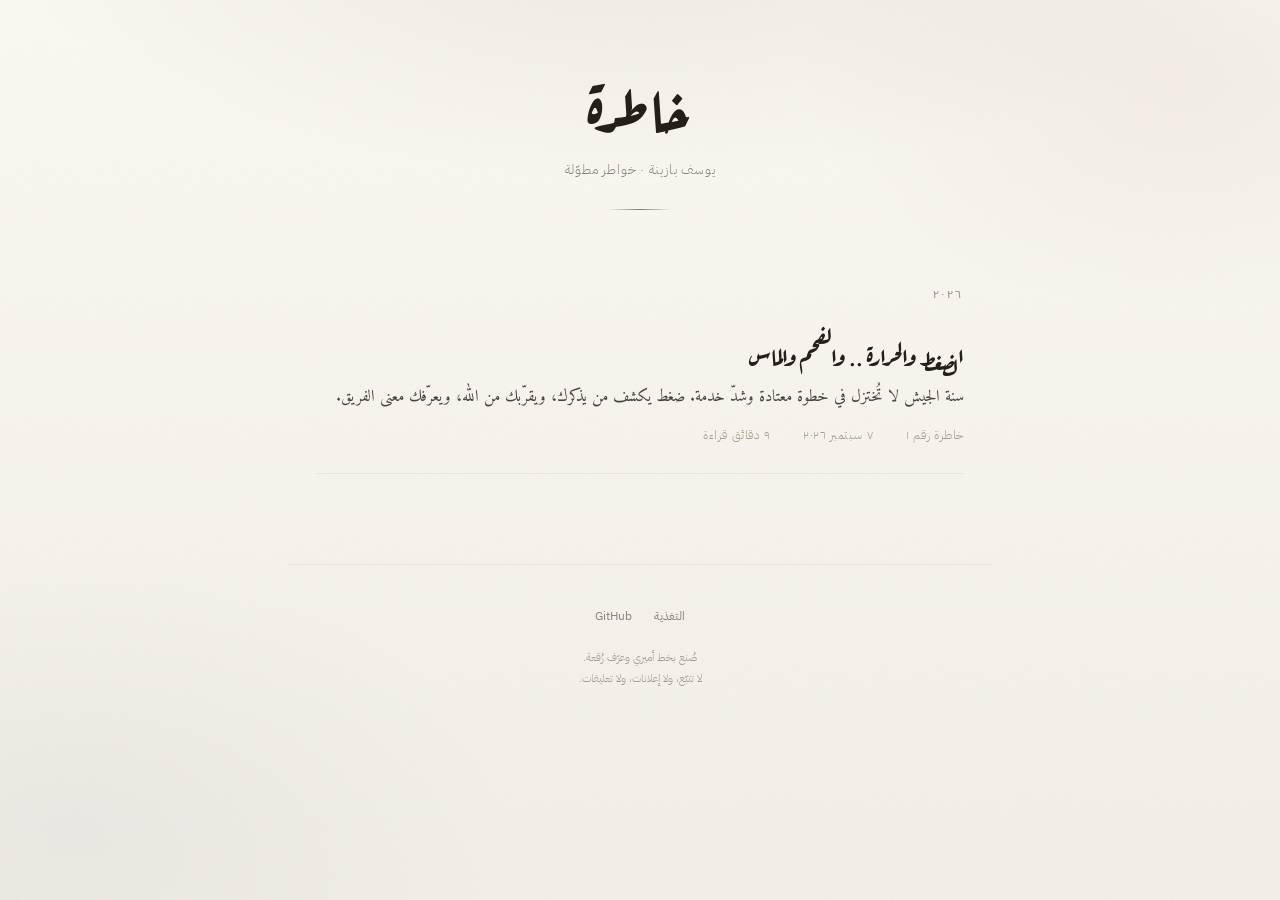
==== index.html @ a00ab9ed "خاطرة: إطلاق المدونة + خاطرة رقم ١" ====
<!DOCTYPE html>
<html lang="ar" dir="rtl">
<head>
<meta charset="UTF-8">
<meta name="viewport" content="width=device-width,initial-scale=1">
<meta name="author" content="يوسف بازينة">
<meta name="description" content="خواطر مطوّلة: تجارب، وقراءة، وما يعلق في الذهن فيستحق أن يُكتب.">
<title>خاطرة - يوسف بازينة</title>
<meta property="og:title" content="خاطرة - يوسف بازينة">
<meta property="og:description" content="خواطر مطوّلة: تجارب، وقراءة، وما يعلق في الذهن فيستحق أن يُكتب.">
<meta property="og:type" content="website">
<meta property="og:locale" content="ar_AR">
<meta name="twitter:card" content="summary">
<link rel="icon" type="image/svg+xml" href="favicon.svg">
<link rel="alternate" type="application/atom+xml" title="خاطرة" href="feed.xml">
<link rel="preconnect" href="https://fonts.googleapis.com">
<link rel="preconnect" href="https://fonts.gstatic.com" crossorigin>
<link href="https://fonts.googleapis.com/css2?family=Amiri:wght@400;700&family=Aref+Ruqaa:wght@400;700&family=IBM+Plex+Sans+Arabic:wght@300;400;500;600&display=swap" rel="stylesheet">
<link rel="stylesheet" href="assets/css/khatra.css">
</head>
<body>

<header class="site-header">
  <h1 class="site-title rise rise-1"><a href="./">خاطرة</a></h1>
  <p class="site-sub rise rise-2">يوسف بازينة · خواطر مطوّلة</p>
  <hr class="rule rise rise-3">
</header>

<main class="feed">
<!-- POSTS:START -->
  <div class="year">٢٠٢٦</div>

  <a class="entry" href="khatra-1/index.html">
    <h2 class="entry-title">الضغط والحرارة .. والفحم والماس</h2>
    <p class="entry-desc">سنة الجيش لا تُختزل في خطوة معتادة وشدّ خدمة. ضغط يكشف من يذكرك، ويقرّبك من الله، ويعرّفك معنى الفريق.</p>
    <div class="entry-meta">
      <span>خاطرة رقم ١</span>
      <span>٧ سبتمبر ٢٠٢٦</span>
      <span>٩ دقائق قراءة</span>
    </div>
  </a>
<!-- POSTS:END -->
</main>

<footer class="site-footer">
  <nav class="social">
    <a href="feed.xml">التغذية</a>
    <a href="https://github.com/youssefbazina">GitHub</a>
  </nav>
  <p class="colophon">صُنع بخط أميري وعرَف رُقعة.<br>لا تتبّع، ولا إعلانات، ولا تعليقات.</p>
</footer>

</body>
</html>
---- assets/css/khatra.css ----
/* خاطرة — shared stylesheet */

:root{
  --bg:#faf8f2;
  --bg2:#f2efe7;
  --paper:#f5f2ea;
  --ink:#241f1a;
  --ink2:#4a4238;
  --muted:#8a8278;
  --muted2:#a49b8d;
  --gold:#8a7a5a;
  --burgundy:#6b1f2e;
  --indigo:#2d3a6e;
  --line:rgba(36,31,26,0.10);
  --line2:rgba(36,31,26,0.05);
  --grain:0.045;
  --serif:'Amiri',Georgia,serif;
  --display:'Aref Ruqaa',var(--serif);
  --sans:'IBM Plex Sans Arabic',system-ui,-apple-system,sans-serif;
  --measure:44rem;
}

@media (prefers-color-scheme:dark){
  :root:not([data-theme="light"]){
    --bg:#15130f;
    --bg2:#100e0b;
    --paper:#1c1913;
    --ink:#ece5d8;
    --ink2:#c9c0b0;
    --muted:#8d8478;
    --muted2:#6f675c;
    --gold:#c2ab7d;
    --burgundy:#c98a94;
    --indigo:#9aa7dc;
    --line:rgba(236,229,216,0.14);
    --line2:rgba(236,229,216,0.07);
    --grain:0.03;
  }
}
:root[data-theme="dark"]{
  --bg:#15130f; --bg2:#100e0b; --paper:#1c1913;
  --ink:#ece5d8; --ink2:#c9c0b0;
  --muted:#8d8478; --muted2:#6f675c;
  --gold:#c2ab7d; --burgundy:#c98a94; --indigo:#9aa7dc;
  --line:rgba(236,229,216,0.14); --line2:rgba(236,229,216,0.07);
  --grain:0.03;
}

*{box-sizing:border-box;margin:0;padding:0}
html{scroll-behavior:smooth;-webkit-text-size-adjust:100%}

body{
  background:var(--bg);
  color:var(--ink);
  font-family:var(--serif);
  font-size:19px;
  line-height:1.95;
  direction:rtl;
  min-height:100vh;
  position:relative;
  -webkit-font-smoothing:antialiased;
  text-rendering:optimizeLegibility;
}

/* ورق: إضاءة دافئة + وهج خفيف */
body::before{
  content:'';position:fixed;inset:0;z-index:-2;pointer-events:none;
  background:
    radial-gradient(ellipse 90% 55% at 50% -12%, rgba(138,122,90,0.13), transparent 58%),
    radial-gradient(ellipse 50% 45% at 92% 8%, rgba(107,31,46,0.05), transparent 60%),
    radial-gradient(ellipse 55% 50% at 6% 92%, rgba(45,58,110,0.045), transparent 62%),
    linear-gradient(180deg, var(--bg), var(--bg2));
}
/* حبيبات المخطوط */
body::after{
  content:'';position:fixed;inset:0;z-index:-1;pointer-events:none;
  opacity:var(--grain);mix-blend-mode:multiply;
  background-image:url("data:image/svg+xml,%3Csvg xmlns='http://www.w3.org/2000/svg' width='140' height='140'%3E%3Cfilter id='n'%3E%3CfeTurbulence type='fractalNoise' baseFrequency='0.82' numOctaves='2' stitchTiles='stitch'/%3E%3C/filter%3E%3Crect width='100%25' height='100%25' filter='url(%23n)'/%3E%3C/svg%3E");
}
@media (prefers-color-scheme:dark){
  body::after{mix-blend-mode:screen}
}

a{color:inherit;text-decoration:none}
img{max-width:100%;height:auto;display:block}

::selection{background:rgba(138,122,90,0.25)}

/* ===== الترويسة ===== */
.site-header{
  text-align:center;
  padding:64px 28px 30px;
}
.site-title{
  font-family:var(--display);
  font-size:clamp(2.6rem,7vw,3.8rem);
  font-weight:700;
  line-height:1.3;
  letter-spacing:0.01em;
}
.site-title a{display:inline-block}
.site-sub{
  margin-top:14px;
  font-family:var(--sans);
  font-size:0.82rem;
  font-weight:300;
  letter-spacing:0.06em;
  color:var(--muted);
}
.rule{
  width:64px;height:1px;margin:26px auto 0;
  background:linear-gradient(90deg,transparent,var(--gold),transparent);
  border:0;
}

/* ===== قائمة المقالات ===== */
.feed{
  max-width:var(--measure);
  margin:0 auto;
  padding:36px 28px 90px;
}
.year{
  font-family:var(--sans);
  font-size:0.72rem;
  font-weight:500;
  letter-spacing:0.22em;
  color:var(--muted2);
  margin:52px 0 4px;
}
.year:first-child{margin-top:8px}

.entry{
  display:block;
  padding:26px 0;
  border-bottom:1px solid var(--line2);
  transition:transform .35s cubic-bezier(.2,.7,.3,1);
}
.entry:hover{transform:translateX(-6px)}
.entry:hover .entry-title{color:var(--burgundy)}
.entry-title{
  font-family:var(--display);
  font-size:1.5rem;
  font-weight:700;
  line-height:1.6;
  transition:color .25s ease;
}
.entry-desc{
  margin-top:8px;
  color:var(--ink2);
  font-size:1.02rem;
  line-height:1.85;
}
.entry-meta{
  margin-top:12px;
  font-family:var(--sans);
  font-size:0.72rem;
  font-weight:300;
  letter-spacing:0.05em;
  color:var(--muted2);
  display:flex;gap:14px;flex-wrap:wrap;
}
.entry-meta span::before{content:'';}
.entry-meta span + span::before{
  content:'·';margin-left:14px;color:var(--line);
}

/* ===== المقالة ===== */
.progress{
  position:fixed;top:0;right:0;height:2px;width:0;
  background:var(--gold);z-index:50;
  transition:width .1s linear;
}

.article{
  max-width:var(--measure);
  margin:0 auto;
  padding:0 28px 100px;
}
.article-header{
  padding:70px 0 34px;
  text-align:center;
}
.kicker{
  font-family:var(--sans);
  font-size:0.7rem;
  font-weight:500;
  letter-spacing:0.2em;
  color:var(--gold);
  margin-bottom:20px;
}
.article-title{
  font-family:var(--display);
  font-size:clamp(2rem,5.6vw,3rem);
  font-weight:700;
  line-height:1.45;
}
.article-standfirst{
  margin-top:20px;
  color:var(--ink2);
  font-size:1.12rem;
  line-height:1.9;
}
.article-meta{
  margin-top:26px;
  font-family:var(--sans);
  font-size:0.74rem;
  font-weight:300;
  letter-spacing:0.06em;
  color:var(--muted2);
}

.hero{margin:34px 0 12px}
.hero img{border-radius:2px;box-shadow:0 18px 40px rgba(0,0,0,0.14)}
figcaption{
  margin-top:10px;
  font-family:var(--sans);
  font-size:0.74rem;
  font-weight:300;
  line-height:1.7;
  color:var(--muted);
  text-align:center;
}

.prose{padding-top:22px}
.prose > p{margin-bottom:1.35em}
.prose > p:first-of-type::first-letter{
  font-family:var(--display);
  float:right;
  font-size:3.4em;
  line-height:0.82;
  margin:0.12em 0 0 0.12em;
  color:var(--burgundy);
}
.prose h2{
  font-family:var(--display);
  font-size:1.75rem;
  font-weight:700;
  line-height:1.6;
  margin:2.4em 0 0.7em;
}
.prose h3{
  font-family:var(--sans);
  font-size:1.06rem;
  font-weight:600;
  letter-spacing:0.01em;
  margin:2em 0 0.5em;
  color:var(--ink2);
}
.prose strong{font-weight:700}
.prose em{font-style:normal;color:var(--burgundy)}
.prose a{
  border-bottom:1px solid var(--gold);
  padding-bottom:1px;
  transition:background .2s ease;
}
.prose a:hover{background:rgba(138,122,90,0.12)}

.prose ul,.prose ol{margin:0 1.4em 1.35em 0}
.prose li{margin-bottom:0.45em}
.prose li::marker{color:var(--gold)}

blockquote{
  margin:2.2em 0;
  padding:0 22px 0 0;
  border-right:2px solid var(--gold);
  font-size:1.14rem;
  line-height:1.85;
  color:var(--ink2);
}
blockquote cite{
  display:block;margin-top:12px;
  font-family:var(--sans);font-size:0.76rem;font-weight:300;
  font-style:normal;color:var(--muted);
}

.divider{
  margin:3em auto;
  text-align:center;
  color:var(--gold);
  font-size:1.1rem;
  letter-spacing:1.2em;
  text-indent:1.2em;
}

/* اقتباس بارز */
.pull{
  margin:2.6em 0;
  padding:26px 0;
  border-top:1px solid var(--line);
  border-bottom:1px solid var(--line);
  font-family:var(--display);
  font-size:1.5rem;
  line-height:1.7;
  text-align:center;
  color:var(--ink);
}

/* صندوق تعريف */
.def{
  margin:2.2em 0;
  padding:20px 22px;
  background:var(--paper);
  border:1px solid var(--line);
  border-radius:3px;
}
.def-label{
  font-family:var(--sans);
  font-size:0.68rem;font-weight:600;
  letter-spacing:0.18em;color:var(--gold);
  margin-bottom:8px;
}
.def p{font-size:0.98rem;line-height:1.85;color:var(--ink2)}

/* صندوق تفاعلي */
.demo{
  margin:2.6em 0;
  padding:24px;
  background:var(--paper);
  border:1px solid var(--line);
  border-radius:3px;
}
.demo-title{
  font-family:var(--sans);
  font-size:0.78rem;font-weight:600;
  letter-spacing:0.1em;color:var(--ink2);
  margin-bottom:6px;
}
.demo-note{
  font-family:var(--sans);
  font-size:0.74rem;font-weight:300;
  color:var(--muted);margin-bottom:18px;line-height:1.7;
}
.demo button{
  font-family:var(--sans);
  font-size:0.78rem;font-weight:500;
  color:var(--ink);
  background:transparent;
  border:1px solid var(--line);
  border-radius:2px;
  padding:7px 16px;
  cursor:pointer;
  transition:border-color .2s ease,background .2s ease;
}
.demo button:hover{border-color:var(--gold);background:rgba(138,122,90,0.08)}

/* كود */
pre{
  margin:2em 0;
  padding:18px 20px;
  background:var(--paper);
  border:1px solid var(--line);
  border-radius:3px;
  overflow-x:auto;
  direction:ltr;
  text-align:left;
}
code{
  font-family:ui-monospace,'SF Mono',Menlo,monospace;
  font-size:0.84em;
  direction:ltr;
  unicode-bidi:isolate;
}
p code{
  background:rgba(138,122,90,0.12);
  padding:1px 5px;border-radius:2px;
}

/* حواشي */
.fn{
  font-family:var(--sans);
  font-size:0.66em;
  font-weight:500;
  color:var(--burgundy);
  vertical-align:super;
  padding:0 2px;
}
.notes{
  margin-top:4em;
  padding-top:26px;
  border-top:1px solid var(--line);
}
.notes-title{
  font-family:var(--sans);
  font-size:0.7rem;font-weight:600;
  letter-spacing:0.2em;color:var(--muted2);
  margin-bottom:18px;
}
.notes ol{margin:0 1.3em 0 0}
.notes li{
  font-size:0.9rem;line-height:1.8;
  color:var(--ink2);margin-bottom:0.7em;
}

/* جدول */
table{
  width:100%;border-collapse:collapse;
  margin:2.2em 0;font-size:0.94rem;
}
th,td{
  padding:10px 12px;text-align:right;
  border-bottom:1px solid var(--line2);
}
th{
  font-family:var(--sans);font-size:0.74rem;font-weight:600;
  letter-spacing:0.08em;color:var(--muted);
}

/* ===== التذييل ===== */
.article-footer{
  margin-top:4em;padding-top:30px;
  border-top:1px solid var(--line);
  text-align:center;
}
.back{
  font-family:var(--sans);
  font-size:0.78rem;font-weight:400;
  color:var(--muted);
  transition:color .2s ease;
}
.back:hover{color:var(--gold)}

.site-footer{
  max-width:var(--measure);
  margin:0 auto;
  padding:40px 28px 70px;
  text-align:center;
  border-top:1px solid var(--line2);
}
.social{
  display:flex;justify-content:center;gap:22px;flex-wrap:wrap;
  font-family:var(--sans);font-size:0.76rem;font-weight:400;
  color:var(--muted);
}
.social a{transition:color .2s ease}
.social a:hover{color:var(--gold)}
.colophon{
  margin-top:18px;
  font-family:var(--sans);font-size:0.7rem;font-weight:300;
  color:var(--muted2);line-height:1.9;
}

/* ===== الحركة ===== */
@keyframes rise{to{opacity:1;transform:none}}
.rise{opacity:0;transform:translateY(14px);animation:rise .8s cubic-bezier(.2,.7,.3,1) forwards}
.rise-1{animation-delay:.05s}
.rise-2{animation-delay:.15s}
.rise-3{animation-delay:.25s}

@media (prefers-reduced-motion:reduce){
  *{animation:none!important;transition:none!important}
  .rise{opacity:1;transform:none}
  html{scroll-behavior:auto}
}

@media (max-width:640px){
  body{font-size:18px;line-height:1.9}
  .site-header{padding:44px 22px 24px}
  .article-header{padding:48px 0 26px}
  .feed{padding:26px 22px 70px}
  .article{padding:0 22px 70px}
  .entry:hover{transform:none}
}
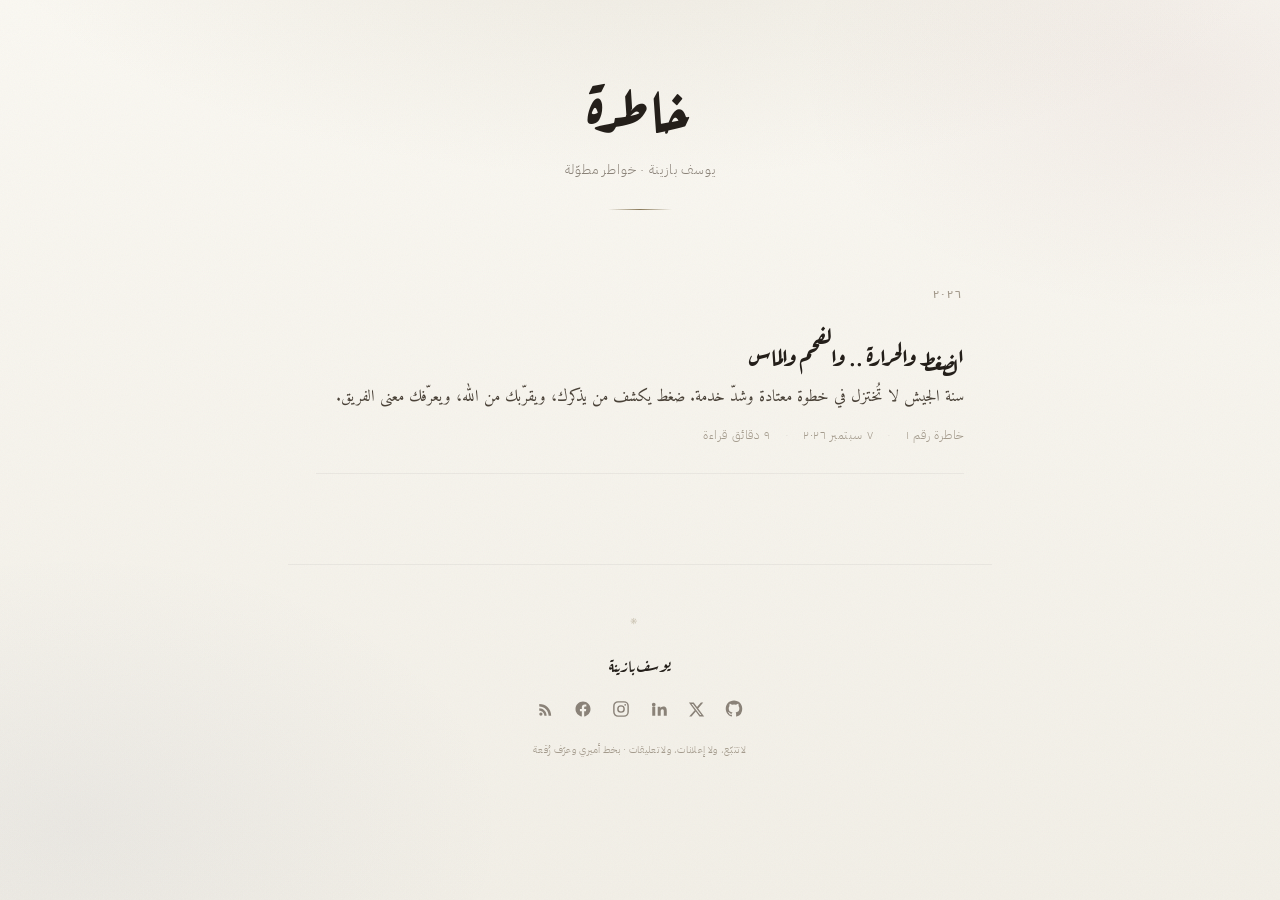
==== commit 3f78e799: "حذف سطر الوصف من التذييل" ====
--- a/index.html
+++ b/index.html
@@ -43,11 +43,31 @@
 </main>
 
 <footer class="site-footer">
-  <nav class="social">
-    <a href="feed.xml">التغذية</a>
-    <a href="https://github.com/youssefbazina">GitHub</a>
+<!-- FOOTER:START -->
+  <div class="footer-ornament">۞</div>
+  <div class="footer-name">يوسف بازينة</div>
+  <nav class="footer-links">
+    <a href="https://github.com/Bazina" target="_blank" rel="me noopener" aria-label="GitHub" title="GitHub">
+      <svg width="18" height="18" viewBox="0 0 24 24" fill="currentColor" aria-hidden="true"><path d="M12 .5C5.73.5.99 5.24.99 11.5c0 4.86 3.15 8.98 7.52 10.44.55.1.75-.24.75-.53v-1.9c-3.06.67-3.7-1.3-3.7-1.3-.5-1.28-1.23-1.62-1.23-1.62-1-.68.08-.67.08-.67 1.1.08 1.68 1.14 1.68 1.14.98 1.68 2.58 1.2 3.2.92.1-.71.39-1.2.7-1.48-2.44-.28-5.01-1.22-5.01-5.45 0-1.2.43-2.19 1.14-2.96-.12-.28-.5-1.4.1-2.92 0 0 .93-.3 3.05 1.13a10.5 10.5 0 0 1 5.56 0c2.12-1.43 3.04-1.13 3.04-1.13.61 1.52.23 2.64.11 2.92.71.77 1.14 1.76 1.14 2.96 0 4.24-2.58 5.17-5.03 5.44.4.34.75 1.01.75 2.04v3.03c0 .29.2.64.76.53A11.02 11.02 0 0 0 23 11.5C23 5.24 18.27.5 12 .5z"/></svg>
+    </a>
+    <a href="https://x.com/YoussefBazina13" target="_blank" rel="me noopener" aria-label="X" title="X">
+      <svg width="17" height="17" viewBox="0 0 24 24" fill="currentColor" aria-hidden="true"><path d="M18.24 2.25h3.31l-7.23 8.26 8.5 11.24h-6.65l-5.21-6.82-5.97 6.82H1.68l7.73-8.84L1.25 2.25h6.82l4.71 6.23 5.46-6.23zm-1.16 17.52h1.83L7.02 4.13H5.05l12.03 15.64z"/></svg>
+    </a>
+    <a href="https://www.linkedin.com/in/youssefbazina13/" target="_blank" rel="me noopener" aria-label="LinkedIn" title="LinkedIn">
+      <svg width="18" height="18" viewBox="0 0 24 24" fill="currentColor" aria-hidden="true"><path d="M4.98 3.5a2.5 2.5 0 1 1 0 5 2.5 2.5 0 0 1 0-5zM3 9h4v12H3V9zm7 0h3.8v1.64h.05c.53-.95 1.83-1.95 3.76-1.95 4.02 0 4.76 2.5 4.76 5.76V21h-4v-5.6c0-1.34-.03-3.06-1.9-3.06-1.9 0-2.19 1.45-2.19 2.96V21h-4V9z"/></svg>
+    </a>
+    <a href="https://www.instagram.com/youssef_bazina/" target="_blank" rel="me noopener" aria-label="Instagram" title="Instagram">
+      <svg width="18" height="18" viewBox="0 0 24 24" fill="none" stroke="currentColor" stroke-width="1.9" aria-hidden="true"><rect x="2.5" y="2.5" width="19" height="19" rx="5.5"/><circle cx="12" cy="12" r="4.2"/><circle cx="17.6" cy="6.4" r="1.2" fill="currentColor" stroke="none"/></svg>
+    </a>
+    <a href="https://www.facebook.com/The13XPlayer" target="_blank" rel="me noopener" aria-label="Facebook" title="Facebook">
+      <svg width="18" height="18" viewBox="0 0 24 24" fill="currentColor" aria-hidden="true"><path d="M22 12.06C22 6.5 17.52 2 12 2S2 6.5 2 12.06c0 5.02 3.66 9.18 8.44 9.94v-7.03H7.9v-2.91h2.54V9.85c0-2.52 1.5-3.91 3.77-3.91 1.09 0 2.24.2 2.24.2v2.46h-1.26c-1.24 0-1.63.78-1.63 1.57v1.89h2.78l-.45 2.91h-2.33V22c4.78-.76 8.44-4.92 8.44-9.94z"/></svg>
+    </a>
+    <a href="feed.xml" aria-label="التغذية" title="Atom">
+      <svg width="17" height="17" viewBox="0 0 24 24" fill="currentColor" aria-hidden="true"><circle cx="5.5" cy="18.5" r="2.3"/><path d="M3.2 10.4v3.2c4 0 7.2 3.2 7.2 7.2h3.2c0-5.7-4.7-10.4-10.4-10.4zm0-6v3.2c7.3 0 13.2 5.9 13.2 13.2H20C20 11.1 12.5 4.4 3.2 4.4z"/></svg>
+    </a>
   </nav>
-  <p class="colophon">صُنع بخط أميري وعرَف رُقعة.<br>لا تتبّع، ولا إعلانات، ولا تعليقات.</p>
+  <p class="footer-meta">لا تتبّع، ولا إعلانات، ولا تعليقات · بخط أميري وعرَف رُقعة</p>
+<!-- FOOTER:END -->
 </footer>
 
 </body>
--- a/assets/css/khatra.css
+++ b/assets/css/khatra.css
@@ -422,21 +422,45 @@
 .site-footer{
   max-width:var(--measure);
   margin:0 auto;
-  padding:40px 28px 70px;
+  padding:44px 28px 44px;
   text-align:center;
   border-top:1px solid var(--line2);
 }
-.social{
-  display:flex;justify-content:center;gap:22px;flex-wrap:wrap;
-  font-family:var(--sans);font-size:0.76rem;font-weight:400;
+.footer-ornament{
+  font-size:0.72rem;
+  color:var(--gold);
+  letter-spacing:0.5em;
+  text-indent:0.5em;
+  opacity:0.4;
+  margin-bottom:16px;
+}
+.footer-name{
+  font-family:var(--display);
+  font-size:1.05rem;
+  color:var(--ink);
+  margin-bottom:20px;
+}
+.footer-links{
+  display:flex;
+  gap:20px;
+  justify-content:center;
+  align-items:center;
+  flex-wrap:wrap;
+}
+.footer-links a{
+  display:flex;
+  align-items:center;
   color:var(--muted);
-}
-.social a{transition:color .2s ease}
-.social a:hover{color:var(--gold)}
-.colophon{
-  margin-top:18px;
-  font-family:var(--sans);font-size:0.7rem;font-weight:300;
-  color:var(--muted2);line-height:1.9;
+  transition:color .2s ease,transform .2s ease;
+}
+.footer-links a:hover{color:var(--ink);transform:translateY(-2px)}
+.footer-meta{
+  margin-top:22px;
+  font-family:var(--sans);
+  font-size:0.65rem;
+  font-weight:300;
+  letter-spacing:0.03em;
+  color:var(--muted2);
 }
 
 /* ===== الحركة ===== */
@@ -458,5 +482,6 @@
   .article-header{padding:48px 0 26px}
   .feed{padding:26px 22px 70px}
   .article{padding:0 22px 70px}
+  .site-footer{padding:34px 22px 38px}
   .entry:hover{transform:none}
 }
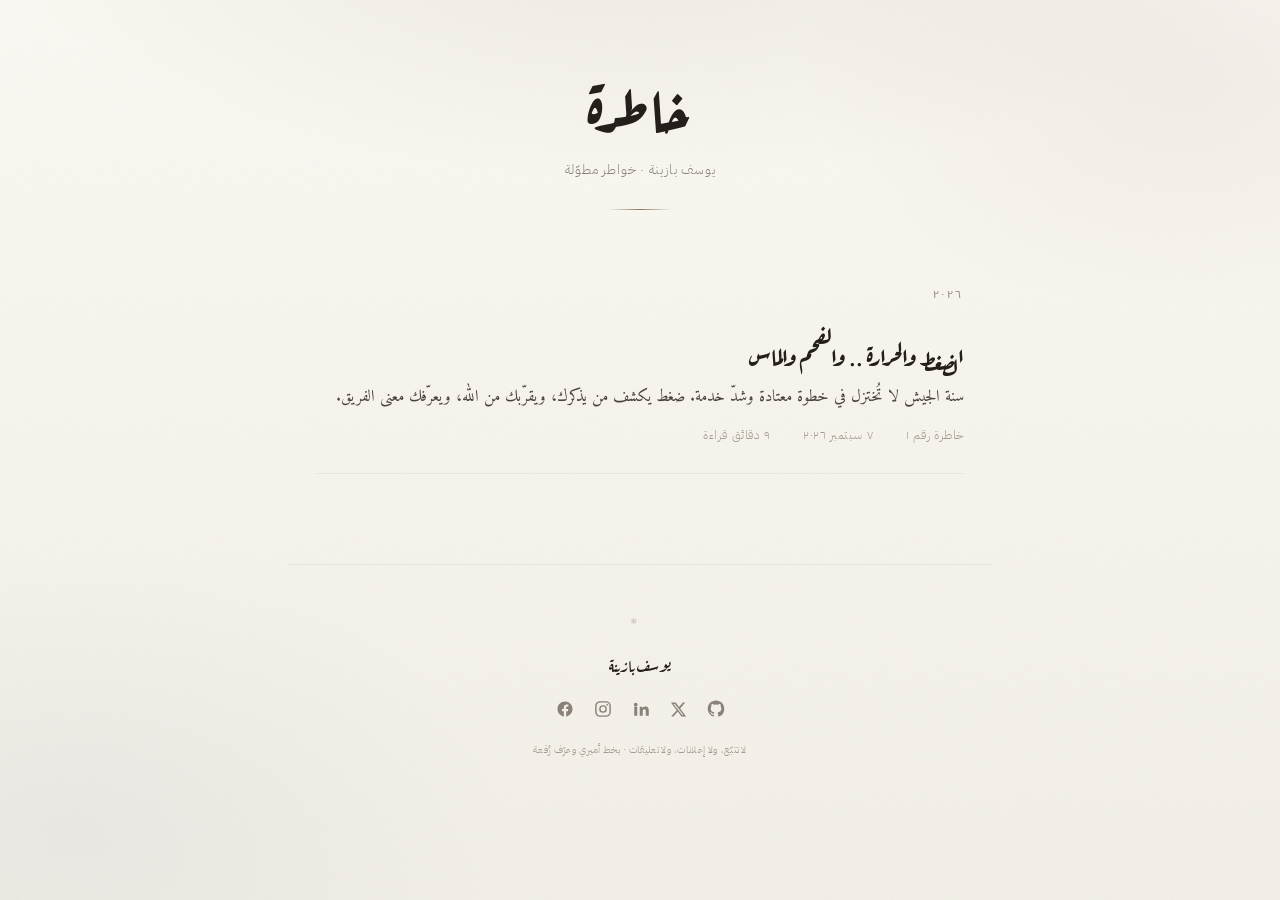
==== commit da463b08: "حذف أيقونة التغذية من التذييل" ====
--- a/index.html
+++ b/index.html
@@ -62,9 +62,6 @@
     <a href="https://www.facebook.com/The13XPlayer" target="_blank" rel="me noopener" aria-label="Facebook" title="Facebook">
       <svg width="18" height="18" viewBox="0 0 24 24" fill="currentColor" aria-hidden="true"><path d="M22 12.06C22 6.5 17.52 2 12 2S2 6.5 2 12.06c0 5.02 3.66 9.18 8.44 9.94v-7.03H7.9v-2.91h2.54V9.85c0-2.52 1.5-3.91 3.77-3.91 1.09 0 2.24.2 2.24.2v2.46h-1.26c-1.24 0-1.63.78-1.63 1.57v1.89h2.78l-.45 2.91h-2.33V22c4.78-.76 8.44-4.92 8.44-9.94z"/></svg>
     </a>
-    <a href="feed.xml" aria-label="التغذية" title="Atom">
-      <svg width="17" height="17" viewBox="0 0 24 24" fill="currentColor" aria-hidden="true"><circle cx="5.5" cy="18.5" r="2.3"/><path d="M3.2 10.4v3.2c4 0 7.2 3.2 7.2 7.2h3.2c0-5.7-4.7-10.4-10.4-10.4zm0-6v3.2c7.3 0 13.2 5.9 13.2 13.2H20C20 11.1 12.5 4.4 3.2 4.4z"/></svg>
-    </a>
   </nav>
   <p class="footer-meta">لا تتبّع، ولا إعلانات، ولا تعليقات · بخط أميري وعرَف رُقعة</p>
 <!-- FOOTER:END -->
--- a/assets/css/khatra.css
+++ b/assets/css/khatra.css
@@ -283,6 +283,14 @@
 }
 
 /* اقتباس بارز */
+.pull-sub{
+  display:inline-block;
+  margin-top:8px;
+  font-family:var(--sans);
+  font-size:0.8rem;
+  font-weight:300;
+  color:var(--muted);
+}
 .pull{
   margin:2.6em 0;
   padding:26px 0;
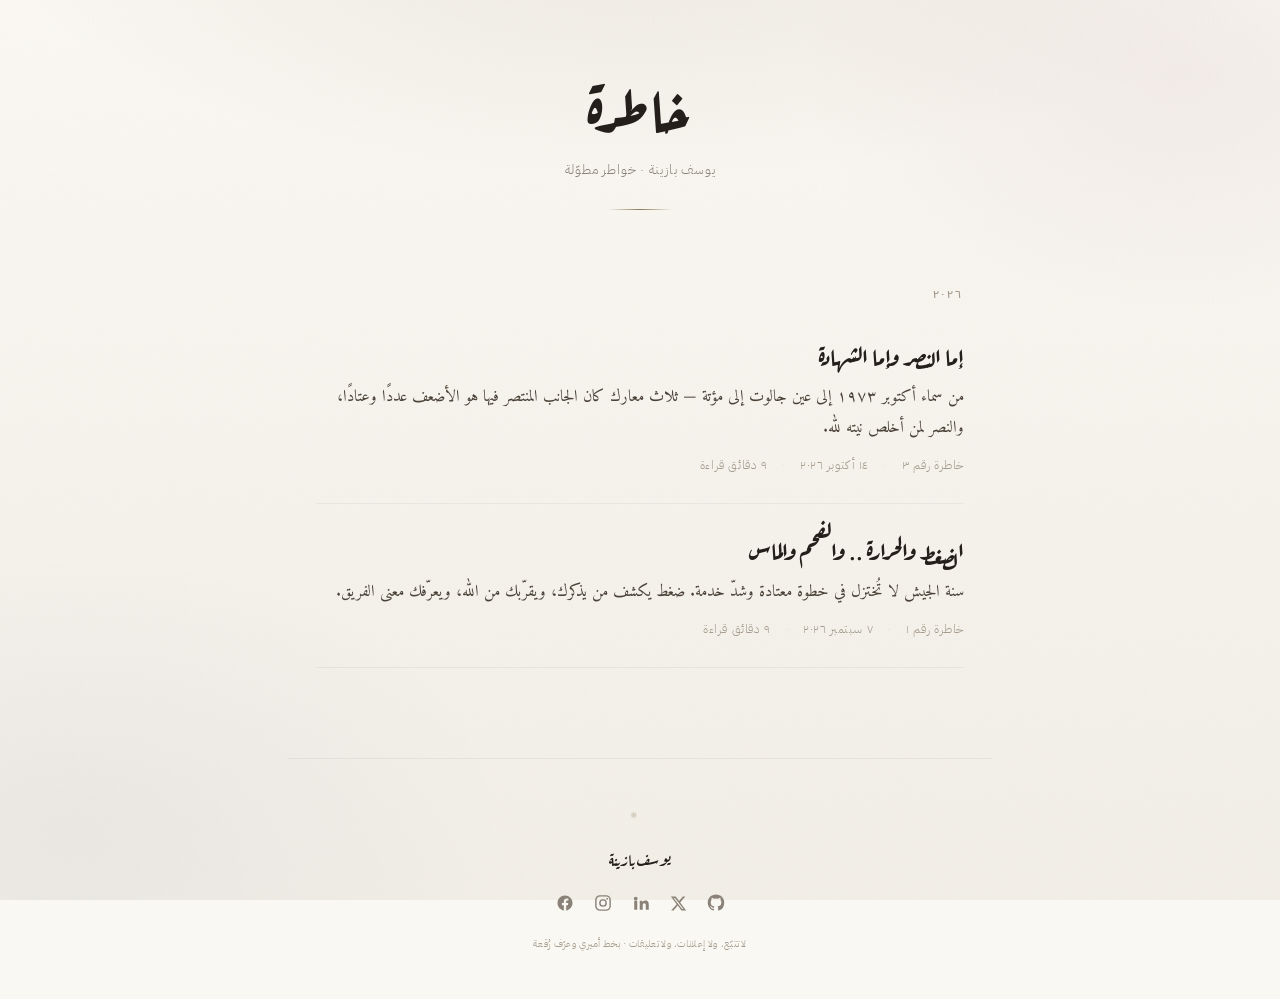
==== commit b70116a1: "خاطرة رقم ٣: إما النصر وإما الشهادة Co-Authored-By: Claude Opus 5 <noreply@anthropic.com>" ====
--- a/index.html
+++ b/index.html
@@ -29,6 +29,16 @@
 <main class="feed">
 <!-- POSTS:START -->
   <div class="year">٢٠٢٦</div>
+
+  <a class="entry" href="khatra-3/index.html">
+    <h2 class="entry-title">إما النصر وإما الشهادة</h2>
+    <p class="entry-desc">من سماء أكتوبر ١٩٧٣ إلى عين جالوت إلى مؤتة — ثلاث معارك كان الجانب المنتصر فيها هو الأضعف عددًا وعتادًا، والنصر لمن أخلص نيته لله.</p>
+    <div class="entry-meta">
+      <span>خاطرة رقم ٣</span>
+      <span>١٤ أكتوبر ٢٠٢٦</span>
+      <span>٩ دقائق قراءة</span>
+    </div>
+  </a>
 
   <a class="entry" href="khatra-1/index.html">
     <h2 class="entry-title">الضغط والحرارة .. والفحم والماس</h2>
--- a/assets/css/khatra.css
+++ b/assets/css/khatra.css
@@ -318,6 +318,14 @@
   margin-bottom:8px;
 }
 .def p{font-size:0.98rem;line-height:1.85;color:var(--ink2)}
+.def p + p,
+.def ul,.def ol,
+.def blockquote{margin-top:0.9em}
+.def ul,.def ol{margin-right:1.3em;margin-bottom:0}
+.def li{font-size:0.98rem;line-height:1.85;color:var(--ink2);margin-bottom:0.3em}
+.def li:last-child{margin-bottom:0}
+.def h3{margin:1.1em 0 0.4em;font-size:0.95rem}
+.def blockquote{margin-bottom:0}
 
 /* صندوق تفاعلي */
 .demo{
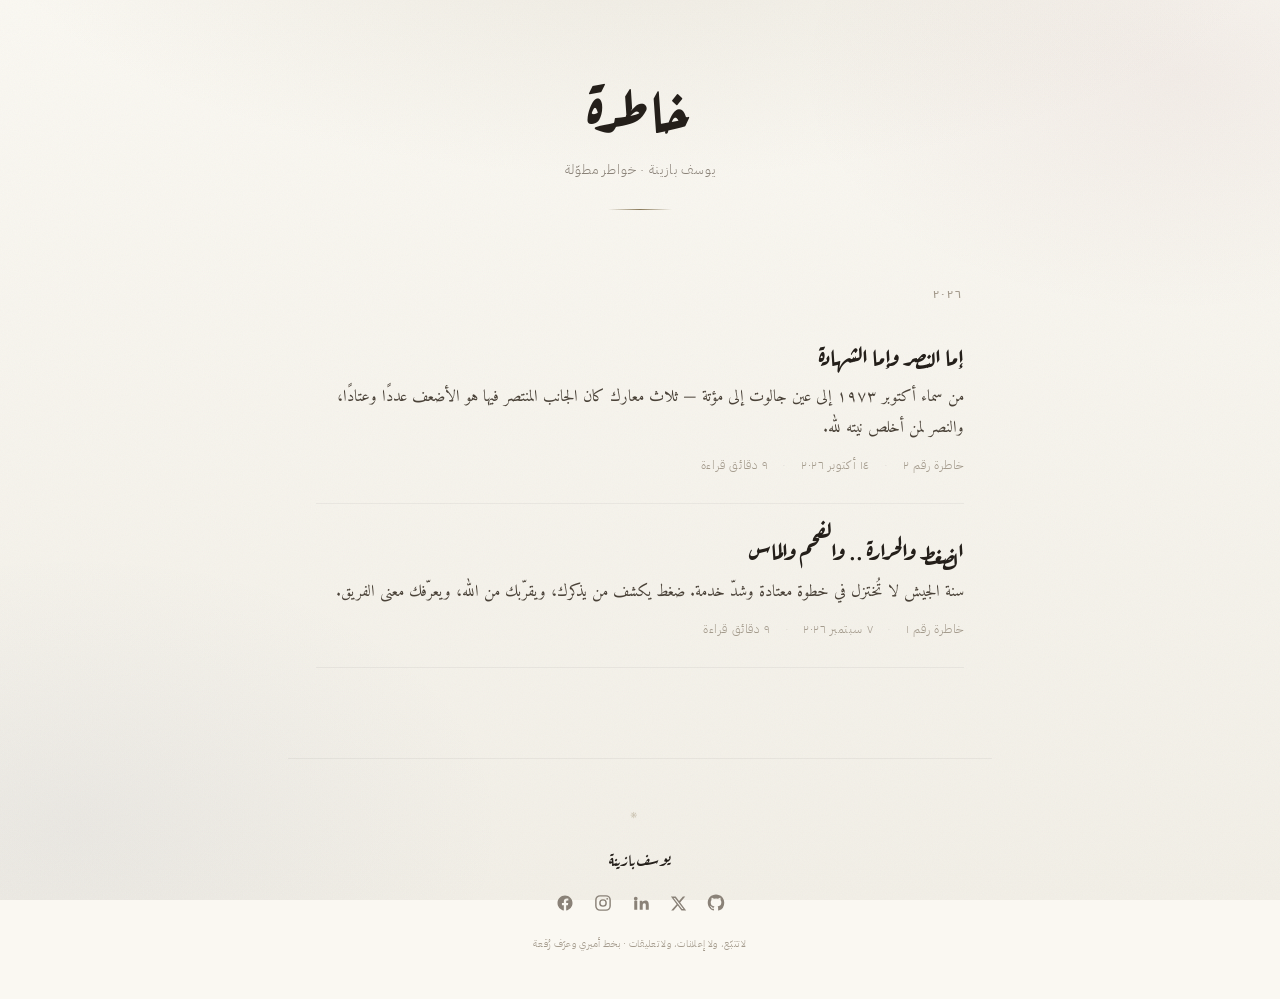
==== commit e7d8770d: "ترقيم: إما النصر وإما الشهادة تصير رقم ٢ Co-Authored-By: Claude Opus 5 <noreply@anthropic.com>" ====
--- a/index.html
+++ b/index.html
@@ -30,11 +30,11 @@
 <!-- POSTS:START -->
   <div class="year">٢٠٢٦</div>
 
-  <a class="entry" href="khatra-3/index.html">
+  <a class="entry" href="khatra-2/index.html">
     <h2 class="entry-title">إما النصر وإما الشهادة</h2>
     <p class="entry-desc">من سماء أكتوبر ١٩٧٣ إلى عين جالوت إلى مؤتة — ثلاث معارك كان الجانب المنتصر فيها هو الأضعف عددًا وعتادًا، والنصر لمن أخلص نيته لله.</p>
     <div class="entry-meta">
-      <span>خاطرة رقم ٣</span>
+      <span>خاطرة رقم ٢</span>
       <span>١٤ أكتوبر ٢٠٢٦</span>
       <span>٩ دقائق قراءة</span>
     </div>
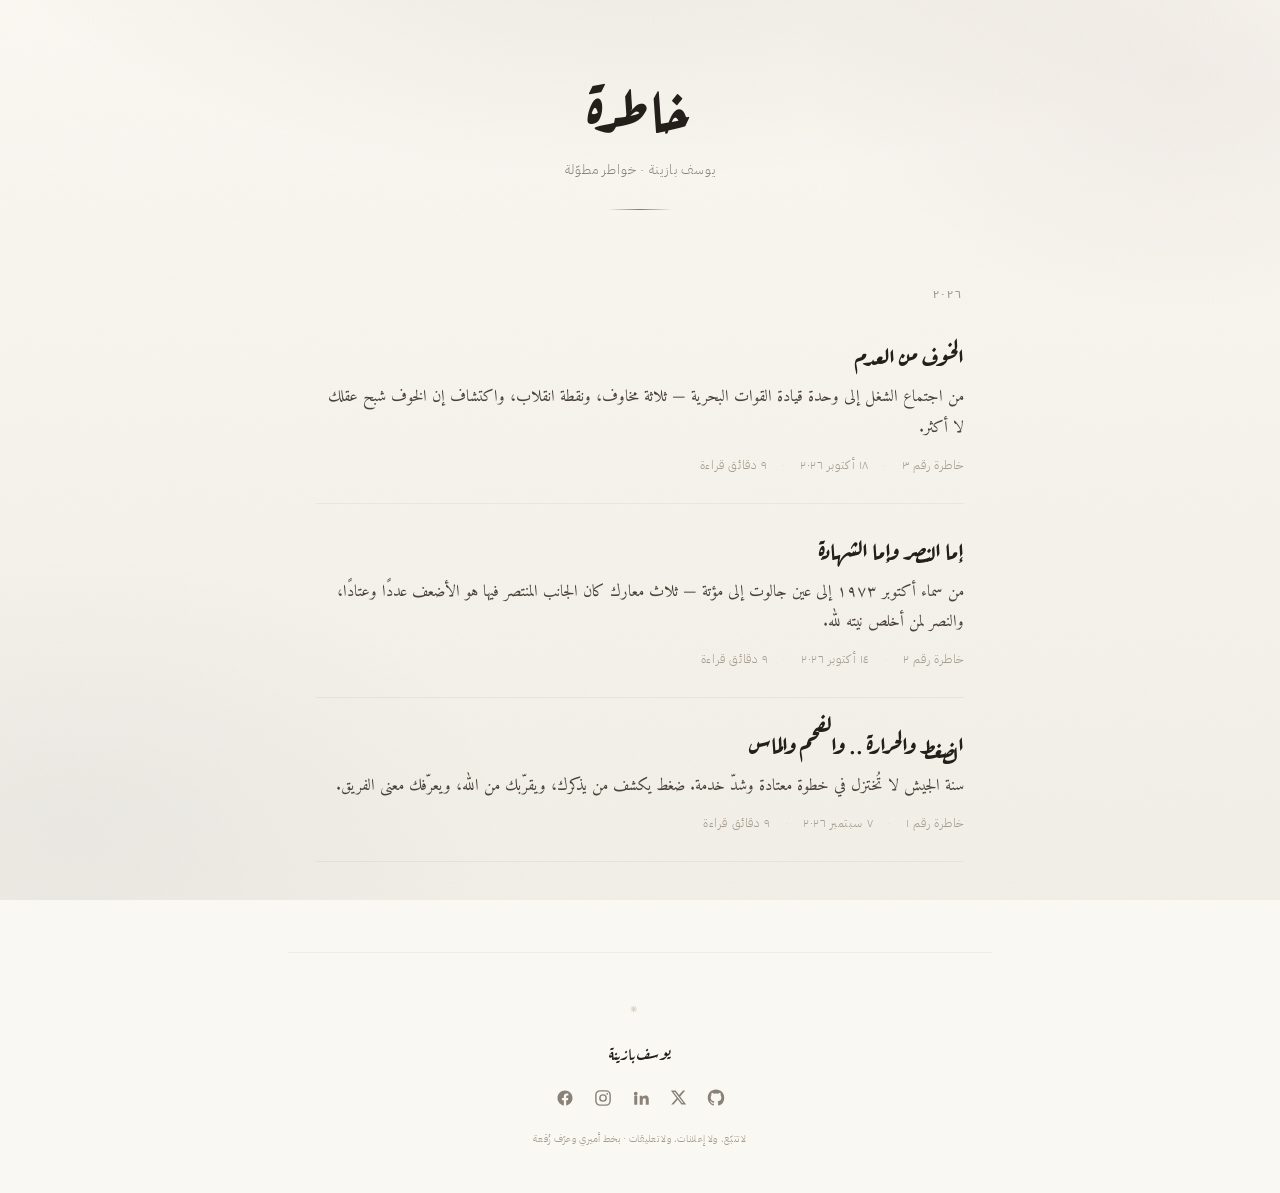
==== commit 3323568a: "خاطرة رقم ٣: الخوف من العدم Co-Authored-By: Claude Opus 5 <noreply@anthropic.com>" ====
--- a/index.html
+++ b/index.html
@@ -29,6 +29,16 @@
 <main class="feed">
 <!-- POSTS:START -->
   <div class="year">٢٠٢٦</div>
+
+  <a class="entry" href="khatra-3/index.html">
+    <h2 class="entry-title">الخوف من العدم</h2>
+    <p class="entry-desc">من اجتماع الشغل إلى وحدة قيادة القوات البحرية — ثلاثة مخاوف، ونقطة انقلاب، واكتشاف إن الخوف شبح عقلك لا أكثر.</p>
+    <div class="entry-meta">
+      <span>خاطرة رقم ٣</span>
+      <span>١٨ أكتوبر ٢٠٢٦</span>
+      <span>٩ دقائق قراءة</span>
+    </div>
+  </a>
 
   <a class="entry" href="khatra-2/index.html">
     <h2 class="entry-title">إما النصر وإما الشهادة</h2>
